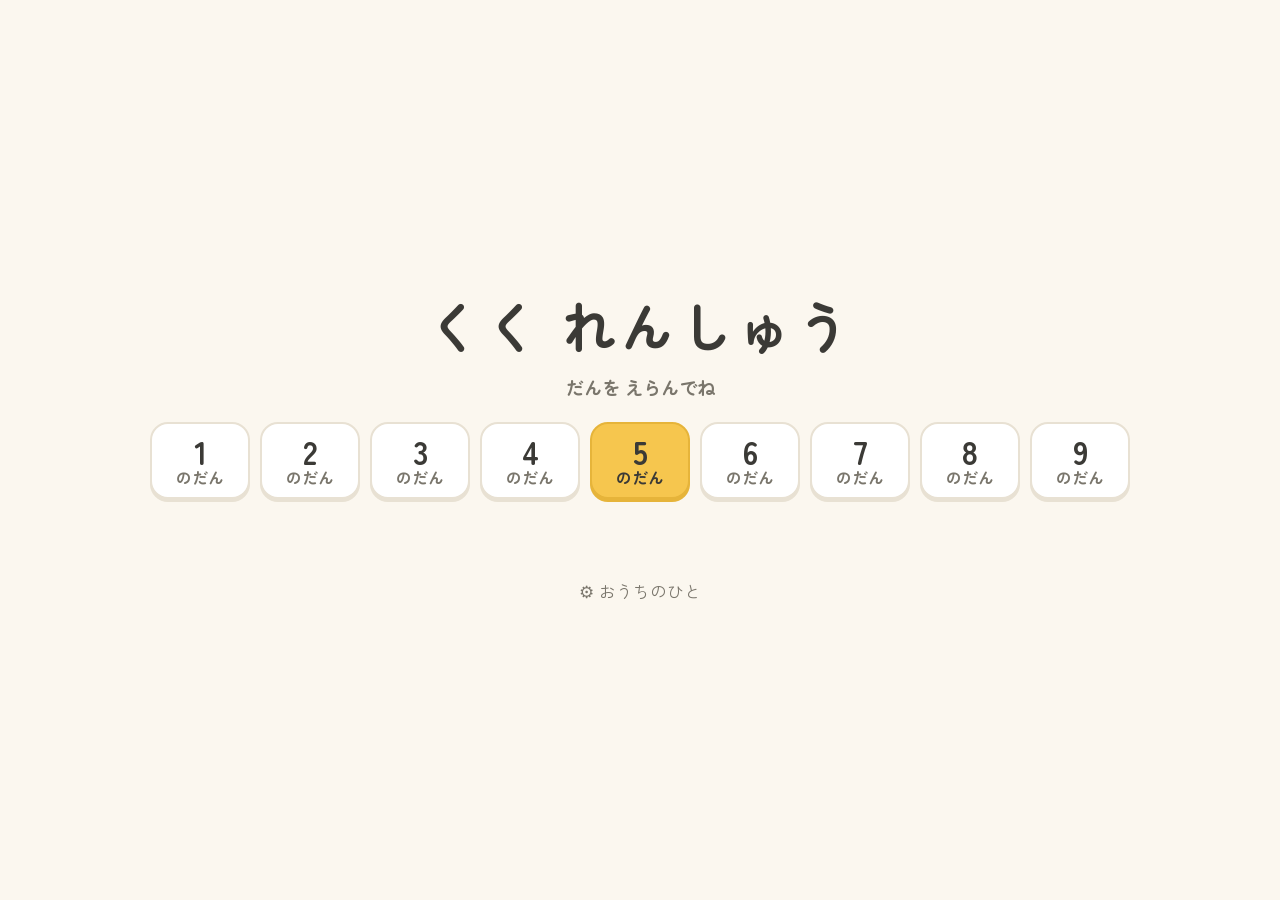
==== index.html @ c86df5aa "くく れんしゅう を GitHub Pages で公開（docs/ から配信） - 九九を声で練習する Web アプリ（1〜9の段・のぼり/くだり/ばらばら・本番暗唱） - PWA（manifest・" ====
<!doctype html>
<html lang="ja">
<head>
<meta charset="utf-8">
<meta name="viewport" content="width=device-width, initial-scale=1, viewport-fit=cover">
<meta name="theme-color" content="#fbf7ef">
<title>くく れんしゅう</title>
<meta name="description" content="九九を声で練習するアプリ（1〜9の段）">
<link rel="manifest" href="manifest.webmanifest">
<link rel="icon" type="image/png" sizes="32x32" href="icons/favicon-32.png">
<link rel="apple-touch-icon" href="icons/apple-touch-icon.png">
<meta name="apple-mobile-web-app-capable" content="yes">
<meta name="mobile-web-app-capable" content="yes">
<meta name="apple-mobile-web-app-title" content="くく">
<meta name="apple-mobile-web-app-status-bar-style" content="default">
<link rel="preconnect" href="https://fonts.googleapis.com">
<link rel="preconnect" href="https://fonts.gstatic.com" crossorigin>
<link href="https://fonts.googleapis.com/css2?family=Zen+Maru+Gothic:wght@500;700&display=swap" rel="stylesheet">
<link rel="stylesheet" href="style.css">
</head>
<body>

<!-- トップ -->
<section class="screen" id="screen-top">
  <div class="top-wrap">
    <h1 class="top-title">くく れんしゅう</h1>
    <p class="top-hint">だんを えらんでね</p>
    <div class="dan-picker" id="dan-picker" aria-label="だんを えらぶ"></div>
    <button class="link-btn" id="btn-parent">⚙ おうちのひと</button>
    <p class="env-notice" id="env-notice" hidden></p>
  </div>
</section>

<!-- 1もんずつ：えらぶ -->
<section class="screen" id="screen-select">
  <header class="bar"><button class="back" data-go="menu">← もどる</button><span class="bar-title"><span class="dan-title"></span>・1もんずつ</span><span></span></header>
  <div class="center-wrap">
    <div class="select-grid" id="select-grid"></div>
    <div class="level-picker" aria-label="れんしゅうの しかた"></div>
  </div>
</section>

<!-- 段のメニュー -->
<section class="screen" id="screen-menu">
  <header class="bar"><button class="back" data-go="top">← もどる</button><span class="bar-title dan-title menu-dan"></span><span></span></header>
  <div class="center-wrap menu-wrap">
    <div class="mode-grid">
      <button class="mode-btn blue" id="mode-single"><span class="mode-ico">🔵</span><span class="mode-name">1もんずつ</span><span class="mode-sub">ひとつずつ れんしゅう</span></button>
      <button class="mode-btn green" id="mode-seq"><span class="mode-ico">🟢</span><span class="mode-name">じゅんばんに 9もん</span><span class="mode-sub">1から9まで じゅんばんに</span><span class="step-mark" id="mark-seq" hidden>✨</span></button>
      <button class="mode-btn purple" id="mode-random"><span class="mode-ico">🟣</span><span class="mode-name">ばらばら 9もん</span><span class="mode-sub">じゅんばんを まぜて れんしゅう</span><span class="step-mark" id="mark-random" hidden>✨</span></button>
      <button class="mode-btn star" id="mode-recital"><span class="mode-ico">⭐</span><span class="mode-name">みないで いえるかな？</span><span class="mode-sub">さいしょから さいごまで じぶんで</span></button>
    </div>
    <div class="menu-foot">
      <div class="level-row"><span class="level-label">みかた</span><div class="level-picker" aria-label="れんしゅうの しかた"></div></div>
      <button class="link-btn small" id="chain-short-toggle">ちょっとだけ れんしゅう</button>
      <div class="chain-short" id="chain-short" hidden></div>
    </div>
  </div>
</section>

<!-- のぼり／くだり えらび -->
<section class="screen" id="screen-dir">
  <header class="bar"><button class="back" data-go="menu">← もどる</button><span class="bar-title"><span class="dan-title"></span>・<span id="dir-context"></span></span><span></span></header>
  <div class="center-wrap">
    <p class="dir-q">どっちにする？</p>
    <div class="dir-grid">
      <button class="mode-btn green" id="dir-up"><span class="mode-name">⬆️ のぼり<small>（上り九九）</small></span><span class="mode-sub">1 → 2 → 3 → … → 9</span></button>
      <button class="mode-btn blue" id="dir-down"><span class="mode-name">⬇️ くだり<small>（下り九九）</small></span><span class="mode-sub">9 → 8 → 7 → … → 1</span></button>
    </div>
  </div>
</section>

<!-- 練習 -->
<section class="screen" id="screen-play">
  <header class="bar">
    <button class="back" id="btn-play-back">← もどる</button>
    <div class="dots" id="play-dots"></div>
    <button class="replay" id="btn-replay">🔊 もういちど</button>
  </header>
  <div class="stage">
    <div class="play-label" id="play-label" hidden></div>
    <div class="play-q" id="play-q"></div>
    <div class="play-reading" id="play-reading"></div>
    <div class="play-msg" id="play-msg"></div>
    <div class="play-sub" id="play-sub"></div>
    <button class="mic off" id="play-mic" hidden aria-label="マイク"><span class="mic-ico">🎤</span><span class="mic-label" id="play-mic-label"></span></button>

    <div class="hint-box" id="hint-box" hidden>
      <div class="hint-clue" id="hint-clue"></div>
      <div class="hint-note" id="hint-note"></div>
      <button class="soft-btn" id="btn-reveal">こたえをみる</button>
    </div>
    <div class="solo-box" id="solo-box" hidden>
      <button class="mid-btn green" id="btn-solo">こんどは ひとりで♪</button>
    </div>
    <div class="after-box" id="after-box" hidden>
      <button class="mid-btn blue" id="after-again">もういちど</button>
      <button class="mid-btn green" id="after-next">つぎへ</button>
      <button class="soft-btn" id="after-list">ほかの もんだい</button>
    </div>
  </div>
  <footer class="play-foot">
    <span></span>
    <button class="hint-btn" id="btn-hint">💡 ヒント</button>
    <button class="cant-hear" id="btn-cant-hear">🎤 うまくきこえない</button>
  </footer>

  <div class="rescue" id="rescue" hidden>
    <div class="rescue-card">
      <p class="rescue-title">おうちのひとに きいてもらおう</p>
      <p class="rescue-reason" id="rescue-reason"></p>
      <button class="mid-btn green" id="rescue-ok">○ いえた</button>
      <div class="rescue-row">
        <button class="soft-btn" id="rescue-retry">🎤 もういちど マイク</button>
        <button class="soft-btn" id="rescue-close">とじる</button>
      </div>
    </div>
  </div>
</section>

<!-- つづけて：おわり -->
<section class="screen" id="screen-done">
  <div class="center-wrap done-wrap">
    <div class="done-icon" id="done-icon">✨</div>
    <p class="done-title" id="done-title"></p>
    <div class="done-buttons">
      <button class="mid-btn green" id="done-recite" hidden>こんどは じぶんで いってみる？</button>
      <button class="mid-btn blue" id="done-end">おしまい</button>
    </div>
    <div class="done-buttons">
      <button class="soft-btn" id="done-next" hidden></button>
      <button class="soft-btn" id="done-again">もういちど</button>
    </div>
  </div>
</section>

<!-- ⭐ みないで いえるかな？（本番暗唱） -->
<section class="screen" id="screen-recital">
  <header class="bar"><button class="back" id="btn-recital-back">← もどる</button><span class="bar-title" id="recital-dir"></span><span></span></header>
  <div class="stage">
    <div class="recite-dan dan-title"></div>
    <div class="recital-sub" id="recital-sub"></div>
    <button class="big-btn star recital-start" id="recital-start">🎤 スタート</button>
  </div>
  <footer class="recital-foot">
    <button class="mid-btn blue" id="recital-finish" hidden>おわった！</button>
  </footer>
</section>

<!-- おうちのひと -->
<section class="screen" id="screen-parent">
  <header class="bar"><button class="back" id="btn-parent-back">← もどる</button><span class="bar-title">おうちのひと</span><span></span></header>
  <div class="parent">
    <div class="test-banner" id="test-banner" hidden>🧪 動作テストモード中：練習しても記録・成長・反応時間・履歴には残りません</div>

    <section class="card">
      <h2>練習セッション</h2>
      <p class="note">1回の練習ごとの記録です。正解の行で「👋 おうちのひとがヒント」を押すと、外部ヒントありとして記録を直せます（ヒントなし成功には数えなくなります）。<br>
      反応時間は読み上げ終了から正解までです。「※聞き取り直し」がある場合は、純粋に思い出すまでの時間ではありません。</p>
      <div id="session-list"></div>
    </section>

    <section class="card">
      <h2>だんごとの記録（累計）</h2>
      <div class="dan-tabs" id="parent-dan-tabs"></div>
      <div class="table-wrap" id="parent-table"></div>
      <p class="note">成長：🌱はじめ → 🌿ヒントありで言えた → 🌷ヒントなしで言えた → ⭐別の日にもヒントなしで言えた<br>
      「最近の反応時間」は直近3回の平均（参考値）。聞き取り直しを含むため、セッション記録の実測を優先してください。</p>
      <p id="parent-chain" class="note"></p>
    </section>

    <section class="card">
      <h2>音声認識テスト</h2>
      <div class="row">
        <select id="test-dan"></select>
        <select id="test-target"></select>
        <span id="test-prompt"></span>
      </div>
      <button class="soft-btn" id="btn-test">🎤 テスト開始</button>
      <div class="test-out" id="test-out"></div>
    </section>

    <section class="card">
      <h2>🧪 動作テストモード</h2>
      <label class="row"><input type="checkbox" id="set-test"> 動作テストモード（おうちのひと・開発者の確認用）</label>
      <p class="note">ONのあいだは、音声認識・読み上げ・判定・効果音・画面遷移は通常どおり動きますが、学習記録・成長・反応時間・練習履歴には一切加算しません。子ども画面の右上に小さく 🧪 が出ます。</p>
    </section>

    <section class="card">
      <h2>設定</h2>
      <label class="row"><input type="checkbox" id="set-voice"> 音声読み上げ</label>
      <label class="row"><input type="checkbox" id="set-sound"> 効果音 <button class="tiny" id="btn-sound-test" type="button">試す</button></label>
      <label class="row">読み上げ速度 <input type="range" id="set-rate" min="0.6" max="1.2" step="0.05"> <span id="set-rate-val"></span>
        <button class="tiny" id="btn-rate-test" type="button">試す</button></label>
      <label class="row">声 <select id="set-voice-name"></select></label>
      <p class="note" id="env-status"></p>
      <label class="row"><input type="checkbox" id="set-dev"> 🛠 開発用ツールを表示する（音声認識の調査用）</label>
      <p class="note">ON のあいだだけ、認識した文字や時刻などの開発用ログを、このタブの中に一時的に保存します（タブを閉じると消えます。どこにも送信しません）。</p>
    </section>

    <section class="card">
      <h2>この端末の記録について</h2>
      <p class="note">
        ・練習の記録は、<b>この端末のこのブラウザの中だけ</b>に保存されます（ログインなし）。ほかの端末やブラウザとは同期しません。<br>
        ・ブラウザの「閲覧データの削除」をすると記録も消えます。iPad・iPhone では、Safari で開いたときとホーム画面から開いたときで記録が別になります。<br>
        ・このアプリは、音声や認識した文字を独自のサーバーへ送りません。ただし声を文字にする処理は、ブラウザの音声認識（Chrome は Google、Safari は Apple）が各社のサーバーで行います。<br>
        ・記録には、聞き取れなかったときに認識された文字（例：「聞き取れず「…」」）や本番暗唱の認識結果も含まれます。不要になったら下の「成長記録をリセット」で消せます。
      </p>
      <div class="row">
        <button class="soft-btn" id="btn-export" type="button">記録をファイルに保存</button>
        <label class="soft-btn file-btn">記録をファイルから読み込む<input type="file" id="file-import" accept="application/json,.json" hidden></label>
      </div>
      <p class="note">端末を変えるときや、ローカル版（localhost）から公開版へ移るときに使います。読み込むと、この端末の今の記録はファイルの内容に置きかわります。</p>
      <p class="note" id="import-result"></p>
    </section>

    <div id="dev-tools" hidden>
    <section class="card">
      <h2>🛠 開発用：テンポ計測</h2>
      <p class="note">子ども画面には出ません。学習記録とは別で、このタブを閉じると消えます。</p>
      <div class="row">
        <button class="soft-btn" id="btn-lag">開始ラグを計測（旧方式 → 新方式）</button>
        <button class="tiny" id="btn-perf-copy" type="button">記録をコピー</button>
        <button class="tiny" id="btn-perf-clear" type="button">記録を消す</button>
      </div>
      <p class="note">計測中（約30秒）は声を出さないでください。読み上げを自分のマイクが拾ったかどうかも一緒に確認します。</p>
      <div class="test-out" id="lag-out"></div>
      <div class="table-wrap" id="perf-table"></div>
    </section>

    <section class="card">
      <h2>🛠 開発用：マイク受付方式の比較（5の段の調査用）</h2>
      <p class="note">「じゅんばんに 9もん」などの練習で、マイクをいつ・どの設定で開くかを切り替えます。切り替えたあと、同じ人が同じように答えて結果を比べてください。</p>
      <label class="row"><input type="radio" name="mic-mode" value="A"> A：読み上げ中から受付（現在の方式・continuous＋interim・認識を使い回す）</label>
      <label class="row"><input type="radio" name="mic-mode" value="B"> B：読み上げ終了直後に新しく開始（continuous＋interim・待ち時間なし）</label>
      <label class="row"><input type="radio" name="mic-mode" value="C"> C：読み上げ終了直後に新しく開始・「音声認識テスト」と同じ単発設定（continuous＝false・interim＝false）</label>
      <div class="row"><button class="tiny" id="btn-ab-refresh" type="button">比較表を更新</button></div>
      <div class="table-wrap" id="ab-table"></div>
      <h3 class="day">問題ごとのタイムライン（読み上げ・マイク・認識結果・判定を同じ時間軸で）</h3>
      <div class="row">
        <select id="tl-pick"></select>
        <button class="tiny" id="btn-tl-refresh" type="button">更新</button>
      </div>
      <div class="raw-log" id="tl-view"></div>
    </section>

    <section class="card">
      <h2>🛠 開発用：音声認識の生ログ</h2>
      <p class="note">Chrome が実際に返した文字列・候補・確信度と、アプリがどう数に直して判定したかを1件ずつ残します（子ども画面には出ません。このタブを閉じると消えます）。<br>
      「しじゅう」が受け付けられないときは：結果が来ていない → A、別の文字列で来ている → B、文字列は来ているのに判定が C/B → C（アプリ側の正規化）と切り分けられます。</p>
      <div class="row">
        <select id="raw-filter">
          <option value="key">結果と判定だけ</option>
          <option value="all">すべてのイベント</option>
          <option value="recital">本番暗唱だけ</option>
        </select>
        <button class="tiny" id="btn-raw-refresh" type="button">更新</button>
        <button class="tiny" id="btn-raw-copy" type="button">ログをコピー</button>
        <button class="tiny" id="btn-raw-clear" type="button">ログを消す</button>
      </div>
      <p class="note" id="raw-caps"></p>
      <div class="raw-log" id="raw-log"></div>
    </section>

    </div>

    <section class="card">
      <h2>リセット</h2>
      <button class="soft-btn" id="btn-reset">成長記録をリセット</button>
    </section>
  </div>
</section>

<div class="test-badge" id="test-badge" hidden>🧪</div>

<script src="js/data.js"></script>
<script src="js/judge.js"></script>
<script src="js/store.js"></script>
<script src="js/perf.js"></script>
<script src="js/env.js"></script>
<script src="js/audio.js"></script>
<script src="js/recital.js"></script>
<script src="js/parent.js"></script>
<script src="js/app.js"></script>
</body>
</html>
---- style.css ----
/* かわいいが、うるさくない。強い赤は使わない。 */
:root {
  --bg: #fbf7ef;
  --card: #ffffff;
  --ink: #3b3a36;
  --ink-soft: #7a766c;
  --line: #e8e1d3;
  --blue: #4b8fd6;
  --blue-deep: #3a78bb;
  --green: #4caf7d;
  --green-deep: #3b9468;
  --good: #2f8f5b;
  --soft: #8a6fb8;      /* もういっかい系はやわらかい紫 */
  --sun: #f6c64e;
  --chip: #f1ebdf;
  --radius: 22px;
  --font: 'Zen Maru Gothic', 'BIZ UDPGothic', 'Hiragino Maru Gothic ProN', 'Meiryo', sans-serif;
}

* { box-sizing: border-box; }
html, body { margin: 0; height: 100%; }
body {
  background: var(--bg);
  color: var(--ink);
  font-family: var(--font);
  -webkit-tap-highlight-color: transparent;
  overscroll-behavior: none;
}
button { font-family: inherit; color: inherit; cursor: pointer; border: none; touch-action: manipulation; }
[hidden] { display: none !important; }

.screen { display: none; min-height: 100vh; min-height: 100dvh; flex-direction: column; }
.screen.active { display: flex; }

/* ---------- 共通バー ---------- */
.bar {
  display: grid; grid-template-columns: 1fr auto 1fr; align-items: center;
  padding: 14px 16px; gap: 8px; min-height: 64px;
}
.bar > :last-child { justify-self: end; }
.bar-title { font-size: 1.35rem; font-weight: 700; color: var(--ink-soft); }
.back, .replay {
  background: var(--chip); border-radius: 999px; padding: 10px 18px; font-size: 1.05rem; font-weight: 700;
  justify-self: start; color: var(--ink-soft);
}
.replay { justify-self: end; }

.center-wrap {
  flex: 1; display: flex; flex-direction: column; align-items: center; justify-content: center;
  gap: 28px; padding: 8px 16px 28px;
}

/* ---------- トップ ---------- */
.top-wrap {
  flex: 1; display: flex; flex-direction: column; align-items: center; justify-content: center;
  padding: 24px 16px; gap: 10px;
}
.top-title { font-size: clamp(2.2rem, 7vw, 3.4rem); margin: 0; letter-spacing: .08em; }
.top-dan {
  font-size: clamp(1.6rem, 5vw, 2.4rem); margin: 0 0 28px; font-weight: 700;
  background: var(--sun); padding: 4px 26px; border-radius: 999px;
}
.top-buttons { display: flex; flex-direction: column; gap: 22px; width: min(520px, 100%); }
.big-btn {
  font-size: clamp(1.7rem, 5.5vw, 2.4rem); font-weight: 700; color: #fff;
  padding: 30px 20px; border-radius: 28px; box-shadow: 0 6px 0 rgba(0,0,0,.12);
  transition: transform .08s;
}
.big-btn:active, .mid-btn:active, .pick:active, .step:active { transform: translateY(3px); box-shadow: 0 3px 0 rgba(0,0,0,.12); }
.big-btn.blue, .mid-btn.blue { background: var(--blue); }
.big-btn.green, .mid-btn.green { background: var(--green); }
.link-btn { margin-top: 36px; background: none; font-size: 1.05rem; color: var(--ink-soft); padding: 12px 16px; }

/* ---------- 1もんずつ ---------- */
.select-grid {
  display: grid; grid-template-columns: repeat(3, 1fr); gap: 14px; width: min(640px, 100%);
}
.pick {
  background: var(--card); border: 2px solid var(--line); border-radius: var(--radius);
  padding: 16px 8px; display: flex; flex-direction: column; align-items: center; gap: 4px;
  box-shadow: 0 4px 0 var(--line);
}
.pick-q { font-size: clamp(1.6rem, 5vw, 2.2rem); font-weight: 700; }
.pick-g { font-size: clamp(1.5rem, 4.5vw, 2rem); line-height: 1; }

.level-picker { display: flex; gap: 8px; flex-wrap: wrap; justify-content: center; }
.chip {
  background: var(--chip); border-radius: 999px; padding: 10px 18px; font-size: 1.05rem; font-weight: 700; color: var(--ink-soft);
  border: 2px solid transparent;
}
.chip.on { background: #fff; border-color: var(--blue); color: var(--blue-deep); }

/* ---------- つづけて ---------- */
.chain-steps { display: grid; grid-template-columns: repeat(2, 1fr); gap: 16px; width: min(560px, 100%); }
.step {
  position: relative; background: var(--card); border: 2px solid var(--line); border-radius: var(--radius);
  padding: 20px 10px; display: flex; flex-direction: column; align-items: center; gap: 4px;
  box-shadow: 0 4px 0 var(--line);
}
.step-n { font-size: clamp(1.8rem, 5.5vw, 2.4rem); font-weight: 700; color: var(--green-deep); }
.step-r { font-size: 1rem; color: var(--ink-soft); }
.step-mark { position: absolute; top: 8px; right: 12px; font-size: 1.2rem; }
.recite-btn {
  background: #fff; border: 2px dashed var(--green); color: var(--green-deep); border-radius: var(--radius);
  font-size: 1.3rem; font-weight: 700; padding: 16px 26px;
}

/* ---------- 練習 ---------- */
.stage {
  flex: 1; display: flex; flex-direction: column; align-items: center; justify-content: center;
  gap: 10px; padding: 0 16px; text-align: center;
}
.play-label { font-size: clamp(2.4rem, 8vw, 3.6rem); font-weight: 700; color: var(--ink-soft); }
.play-q {
  font-size: clamp(3.6rem, 15vw, 8rem); font-weight: 700; line-height: 1.1; letter-spacing: .02em;
  font-variant-numeric: tabular-nums; white-space: nowrap;
}
.play-q.small { font-size: clamp(1.6rem, 5vw, 2.2rem); color: var(--ink-soft); }
.play-q .op { color: var(--ink-soft); margin: 0 .18em; font-weight: 500; }
.play-q .qm { color: var(--blue); }
.play-q .ans { color: var(--good); }
.play-reading { min-height: 1.6em; font-size: clamp(1.2rem, 3.6vw, 1.7rem); color: var(--ink-soft); }
.play-msg { min-height: 1.4em; font-size: clamp(1.8rem, 5.5vw, 2.6rem); font-weight: 700; color: var(--blue-deep); }
.play-msg.good { color: var(--good); }
.play-msg.soft { color: var(--soft); }
.play-sub { min-height: 1.4em; font-size: clamp(1.1rem, 3.4vw, 1.5rem); color: var(--green-deep); font-weight: 700; }

.mic {
  background: #fff; border-radius: 999px; padding: 10px 22px; display: inline-flex; align-items: center; gap: 8px;
  border: 3px solid var(--line); font-size: 1.15rem; font-weight: 700; color: var(--ink-soft);
}
.mic-ico { font-size: 2rem; line-height: 1; }
.mic.on { border-color: var(--green); box-shadow: 0 0 0 6px rgba(76,175,125,.15); }
.mic.tap { border-color: var(--blue); }

.hint-box {
  background: #fffbea; border: 2px solid #f1e3a8; border-radius: var(--radius);
  padding: 14px 22px; display: flex; flex-direction: column; align-items: center; gap: 6px;
}
.hint-clue { font-size: clamp(1.8rem, 6vw, 2.6rem); font-weight: 700; letter-spacing: .04em; }
.hint-note { font-size: 1.05rem; color: var(--ink-soft); }
.soft-btn {
  background: var(--chip); border-radius: 999px; padding: 12px 22px; font-size: 1.15rem; font-weight: 700; color: var(--ink);
}
.mid-btn {
  color: #fff; font-size: clamp(1.3rem, 4vw, 1.6rem); font-weight: 700; padding: 16px 28px; border-radius: 22px;
  box-shadow: 0 5px 0 rgba(0,0,0,.12);
}
.solo-box, .after-box { display: flex; gap: 12px; flex-wrap: wrap; justify-content: center; align-items: center; margin-top: 4px; }

.play-foot {
  display: grid; grid-template-columns: 1fr auto 1fr; align-items: end; padding: 12px 16px 20px; gap: 8px;
}
.hint-btn {
  background: #fff; border: 2px solid #f1e3a8; border-radius: 999px; padding: 14px 30px;
  font-size: 1.35rem; font-weight: 700;
}
.cant-hear {
  justify-self: end; background: none; font-size: .9rem; color: var(--ink-soft); padding: 8px 6px; opacity: .85;
}
.parent-ok { font-size: 1.05rem; background: var(--chip); border-radius: 999px; padding: 10px 16px; opacity: 1; }
.parent-ok small { font-size: .75rem; }

.dots { display: flex; gap: 8px; justify-content: center; flex-wrap: wrap; }
.dot { width: 16px; height: 16px; border-radius: 50%; background: var(--line); }
.dot.now { background: #fff; border: 3px solid var(--blue); }
.dot.done { background: var(--green); }

.rescue {
  position: fixed; inset: 0; background: rgba(59,58,54,.25); display: flex; align-items: flex-end; justify-content: center;
  padding: 16px;
}
.rescue-card {
  background: #fff; border-radius: 26px; padding: 22px; width: min(480px, 100%);
  display: flex; flex-direction: column; align-items: center; gap: 12px; text-align: center;
}
.rescue-title { font-size: 1.4rem; font-weight: 700; margin: 0; }
.rescue-reason { margin: 0; color: var(--ink-soft); font-size: .95rem; }
.rescue-reason:empty { display: none; }
.rescue-row { display: flex; gap: 10px; flex-wrap: wrap; justify-content: center; }

/* ---------- つづけて おわり ---------- */
.done-icon { font-size: 4rem; }
.done-title { font-size: clamp(1.8rem, 6vw, 2.6rem); font-weight: 700; color: var(--good); margin: 0; text-align: center; }
.done-buttons { display: flex; gap: 12px; flex-wrap: wrap; justify-content: center; align-items: center; }

/* ---------- レベル4 ---------- */
.recite-dan { font-size: clamp(3rem, 12vw, 5.5rem); font-weight: 700; }
.recite-hint { width: min(640px, 100%); }
.recite-list { display: flex; flex-wrap: wrap; gap: 8px; justify-content: center; }
.recite-list span {
  background: #fff; border: 2px solid var(--line); border-radius: 14px; padding: 8px 12px;
  font-size: 1.3rem; font-weight: 700; display: flex; flex-direction: column; align-items: center;
}
.recite-list.full span { font-size: 1.15rem; }
.recite-list small { font-size: .8rem; color: var(--ink-soft); font-weight: 500; }

/* ---------- おうちのひと ---------- */
#screen-parent { background: #f6f3ec; }
.parent { width: min(860px, 100%); margin: 0 auto; padding: 0 16px 40px; display: flex; flex-direction: column; gap: 14px; }
.card { background: #fff; border-radius: 16px; padding: 16px 18px; border: 1px solid var(--line); }
.card h2 { font-size: 1.1rem; margin: 0 0 10px; }
.table-wrap { overflow-x: auto; }
table { border-collapse: collapse; width: 100%; font-size: .92rem; white-space: nowrap; }
th, td { padding: 7px 8px; border-bottom: 1px solid var(--line); text-align: center; }
thead th { font-size: .78rem; color: var(--ink-soft); font-weight: 700; line-height: 1.3; }
td.g { font-size: 1.2rem; }
.note { font-size: .85rem; color: var(--ink-soft); line-height: 1.6; margin: 10px 0 0; }
.row { display: flex; align-items: center; gap: 10px; flex-wrap: wrap; margin: 8px 0; font-size: 1rem; }
.row select, .row input[type=range] { font-size: 1rem; }
.row select { padding: 6px 8px; border-radius: 8px; border: 1px solid var(--line); max-width: 100%; }
.tiny { background: var(--chip); border-radius: 8px; padding: 4px 10px; font-size: .9rem; }
.test-out { margin-top: 10px; font-size: 1rem; line-height: 1.8; }
.test-out code { background: var(--chip); padding: 2px 8px; border-radius: 6px; font-size: 1.05rem; }
.log { list-style: none; padding: 0; margin: 0; font-size: .88rem; max-height: 320px; overflow-y: auto; }
.log li { padding: 5px 0; border-bottom: 1px dashed var(--line); }
.log .t { color: var(--ink-soft); margin-right: 4px; }
.log .lv, .log .x { color: var(--ink-soft); font-size: .8rem; }

.back, .replay, .chip, .soft-btn, .mid-btn, .hint-btn { white-space: nowrap; }

@media (max-width: 480px) {
  .bar { padding: 10px 12px; }
  .back, .replay { padding: 8px 12px; font-size: .95rem; }
  .dots { gap: 5px; }
  .dot { width: 11px; height: 11px; }
  .dot.now { border-width: 2px; }
  .stage { gap: 6px; }
  .mic { padding: 6px 18px; }
  .mic-ico { font-size: 1.6rem; }
  .hint-box { padding: 10px 18px; }
  .select-grid { gap: 10px; }
  .play-foot { grid-template-columns: auto 1fr; }
  .play-foot > span:first-child { display: none; }
  .hint-btn { justify-self: start; }
}
@media (max-height: 560px) {
  .top-dan { margin-bottom: 14px; }
  .big-btn { padding: 18px 20px; }
  .link-btn { margin-top: 14px; }
}

/* ---------- v2：段えらび ---------- */
.dan-picker {
  display: grid; grid-template-columns: repeat(3, 1fr); gap: 10px; width: min(520px, 100%); margin: 6px 0 22px;
}
@media (min-width: 900px) {
  .dan-picker { grid-template-columns: repeat(9, 1fr); width: min(980px, 100%); }
}
.dan {
  background: var(--card); border: 2px solid var(--line); border-radius: 18px; padding: 10px 4px;
  font-size: 1rem; font-weight: 700; color: var(--ink-soft); box-shadow: 0 3px 0 var(--line);
  display: flex; flex-direction: column; align-items: center; line-height: 1.1; min-height: 64px; justify-content: center;
}
.dan b { font-size: clamp(1.6rem, 4.5vw, 2rem); color: var(--ink); }
.dan.on { background: var(--sun); border-color: #e6b43a; color: var(--ink); box-shadow: 0 3px 0 #e6b43a; }

/* ---------- v2：つづけてみよう ---------- */
.chain-main {
  position: relative; width: min(560px, 100%); background: var(--green); color: #fff; border-radius: 28px;
  padding: 26px 20px; display: flex; flex-direction: column; align-items: center; gap: 6px;
  box-shadow: 0 6px 0 rgba(0,0,0,.12);
}
.chain-main:active { transform: translateY(3px); box-shadow: 0 3px 0 rgba(0,0,0,.12); }
.chain-main-n { font-size: clamp(1.7rem, 5.5vw, 2.4rem); font-weight: 700; }
.chain-main-r { font-size: 1.05rem; opacity: .9; }
.chain-short { display: flex; gap: 12px; flex-wrap: wrap; justify-content: center; }
.chain-short .step { min-width: 120px; padding: 12px 10px; }
.chain-short .step-n { font-size: 1.5rem; }
.link-btn.small { margin-top: 0; font-size: .95rem; text-decoration: underline; text-underline-offset: 4px; }

/* ---------- v2：うまくきこえない（続いたときだけ押しやすく） ---------- */
.cant-hear.nudge {
  background: #fff; border: 2px solid var(--line); border-radius: 999px; padding: 10px 16px;
  font-size: 1.05rem; color: var(--ink); opacity: 1;
}

/* ---------- v2：テストモード ---------- */
.test-badge {
  position: fixed; top: 6px; right: 50%; transform: translateX(50%); font-size: .9rem; opacity: .55; pointer-events: none;
}
.test-banner {
  background: #eef4ff; border: 2px solid #b9cdf0; color: #2c4f86; border-radius: 12px; padding: 10px 14px; font-weight: 700;
}

/* ---------- v2：おうちのひと ---------- */
.dan-tabs { display: flex; gap: 6px; flex-wrap: wrap; margin-bottom: 8px; }
.tiny.on { background: var(--blue); color: #fff; }
.session { border: 1px solid var(--line); border-radius: 12px; padding: 8px 12px; margin: 8px 0; }
.session summary { cursor: pointer; font-size: .95rem; line-height: 1.6; }
.session .sum { font-size: .82rem; color: var(--ink-soft); }
.session .tag { font-size: .72rem; background: var(--chip); border-radius: 6px; padding: 1px 6px; margin-left: 4px; }
.day { font-size: .95rem; margin: 14px 0 4px; color: var(--ink-soft); }
table.events td { text-align: left; font-size: .85rem; white-space: nowrap; }
table.events tr.muted td { color: var(--ink-soft); font-size: .78rem; }
table.events tr.ok td.w { color: var(--good); font-weight: 700; }
table.events td.t { color: var(--ink-soft); }
.warn { color: #9a6a1f; font-size: .8rem; }
.tiny.ext { margin-left: 6px; }

/* 高さの低い画面（7インチタブレット横・スマホ）では詰める */
@media (max-height: 720px) {
  .bar { min-height: 52px; padding-top: 8px; padding-bottom: 8px; }
  .play-q { font-size: clamp(3rem, min(15vw, 16vh), 8rem); }
  .play-msg { font-size: clamp(1.5rem, 4.5vw, 2.1rem); }
  .play-reading:empty, .play-sub:empty { min-height: 0; }
  .stage { gap: 6px; }
  .mic { padding: 4px 16px; }
  .mic-ico { font-size: 1.5rem; }
  .hint-box { padding: 8px 18px; gap: 2px; }
  .hint-clue { font-size: clamp(1.5rem, 5vw, 2rem); }
  .hint-box .soft-btn { padding: 8px 18px; }
  .play-foot { padding: 6px 16px 10px; }
  .hint-btn { padding: 10px 24px; font-size: 1.2rem; }
  .center-wrap { gap: 18px; }
  .dan-picker { margin-bottom: 14px; }
  .big-btn { padding: 20px 20px; }
  .top-buttons { gap: 14px; }
  .link-btn { margin-top: 14px; }
  .chain-main { padding: 18px 20px; }
}
@media (max-width: 480px) {
  .dan { min-height: 58px; padding: 6px 4px; }
  .top-title { margin-bottom: 4px; }
  .chain-short .step { min-width: 96px; padding: 8px; }
}
table.events { width: auto; }
table.events td.w, table.events td.h { white-space: normal; }

/* ---------- v3：段のメニュー（4つのモード） ---------- */
:root { --purple: #8a6fc4; --purple-deep: #7259ad; --star: #e8a93a; --star-deep: #c98a1f; }
.top-hint { margin: 0 0 6px; font-size: 1.15rem; color: var(--ink-soft); font-weight: 700; }
.menu-wrap { gap: 16px; }
.menu-dan { font-size: clamp(1.6rem, 5vw, 2.2rem); color: var(--ink); }
.mode-grid { display: grid; grid-template-columns: 1fr; gap: 12px; width: min(560px, 100%); }
@media (min-width: 700px) { .mode-grid { grid-template-columns: 1fr 1fr; width: min(820px, 100%); } }
.mode-btn {
  position: relative; color: #fff; border-radius: 24px; padding: 16px 18px 14px;
  display: flex; flex-direction: column; align-items: center; gap: 2px; text-align: center;
  box-shadow: 0 5px 0 rgba(0,0,0,.13); min-height: 96px; justify-content: center;
}
.mode-btn:active { transform: translateY(3px); box-shadow: 0 2px 0 rgba(0,0,0,.13); }
.mode-btn.blue { background: var(--blue); }
.mode-btn.green { background: var(--green); }
.mode-btn.purple { background: var(--purple); }
.mode-btn.star { background: var(--star); }
.mode-ico { position: absolute; left: 14px; top: 12px; font-size: 1rem; opacity: .9; }
.mode-name { font-size: clamp(1.4rem, 4.4vw, 1.9rem); font-weight: 700; line-height: 1.25; }
.mode-name small { font-size: .55em; font-weight: 500; margin-left: 4px; opacity: .9; }
.mode-sub { font-size: clamp(.95rem, 2.8vw, 1.1rem); opacity: .95; }
.mode-btn .step-mark { top: 8px; right: 14px; }
.menu-foot { display: flex; flex-direction: column; align-items: center; gap: 6px; }
.level-row { display: flex; align-items: center; gap: 8px; flex-wrap: wrap; justify-content: center; }
.level-label { font-size: .95rem; color: var(--ink-soft); font-weight: 700; }

/* のぼり／くだり */
.dir-q { font-size: clamp(1.8rem, 6vw, 2.6rem); font-weight: 700; margin: 0; }
.dir-grid { display: grid; grid-template-columns: 1fr; gap: 16px; width: min(520px, 100%); }
@media (min-width: 700px) { .dir-grid { grid-template-columns: 1fr 1fr; width: min(760px, 100%); } }
#screen-dir .mode-btn { min-height: 130px; }

/* じゅんばん：番号入りの進み具合 */
.dots.numbered .dot {
  width: 24px; height: 24px; font-size: .75rem; font-weight: 700; color: var(--ink-soft);
  display: inline-flex; align-items: center; justify-content: center;
}
.dots.numbered .dot.done { color: #fff; }
.dots.numbered .dot.now { color: var(--blue-deep); }
@media (max-width: 480px) { .dots.numbered .dot { width: 20px; height: 20px; font-size: .68rem; } .dots { gap: 3px; } }

/* ⭐ みないで いえるかな？ */
.big-btn.star { background: var(--star); }
.recital-sub { min-height: 1.4em; font-size: clamp(1.5rem, 4.8vw, 2.2rem); font-weight: 700; color: var(--ink-soft); }
.recital-sub.listening { color: var(--green-deep); }
.recital-start { width: min(420px, 100%); margin-top: 10px; }
.recital-foot { display: flex; justify-content: center; padding: 12px 16px 24px; min-height: 90px; }
.recital-foot .mid-btn { min-width: 220px; font-size: clamp(1.4rem, 4.4vw, 1.8rem); }

/* 親画面：本番暗唱の記録 */
.recital-log { padding: 6px 0; white-space: normal; }
.rc-row { display: flex; flex-wrap: wrap; gap: 4px; margin-bottom: 6px; }
.rc { font-size: .8rem; padding: 3px 7px; border-radius: 6px; border: 1px solid var(--line); }
.rc.ok { background: #e3f4ea; border-color: #a8d8bb; }
.rc.prov { background: #fff6dc; border-color: #ecd9a0; }
.rc.miss { background: #f3f1ec; color: var(--ink-soft); }
.rc-judge { margin: 6px 0; font-size: .9rem; }
@media (max-height: 720px) {
  .mode-btn { min-height: 80px; padding: 10px 14px; }
  #screen-dir .mode-btn { min-height: 100px; }
}
.rc.fix { background: #eef0fb; border-color: #c4c9ec; }

/* 開発用：生ログ */
.raw-log { max-height: 420px; overflow: auto; border: 1px solid var(--line); border-radius: 8px; }
.raw-log table.events td { vertical-align: top; font-size: .78rem; }
.raw-log code { font-size: .8rem; }
.note.diag { background: #f6f3ec; border-radius: 8px; padding: 6px 8px; }

/* 公開版：おうちのかたへの注意・ファイル読み込みボタン */
.env-notice {
  margin: 10px 0 0; max-width: 560px; font-size: .85rem; line-height: 1.6; color: var(--ink-soft);
  background: #fff8e6; border: 1px solid #f1e3a8; border-radius: 12px; padding: 10px 14px; text-align: left;
}
.file-btn { cursor: pointer; display: inline-block; }
/* ホーム画面アプリ（iPad 等の画面端の切り欠き） */
@media (display-mode: standalone) {
  .screen { padding-left: env(safe-area-inset-left); padding-right: env(safe-area-inset-right); padding-bottom: env(safe-area-inset-bottom); }
  .bar { padding-top: max(8px, env(safe-area-inset-top)); }
}
.card .soft-btn { white-space: normal; text-align: center; }
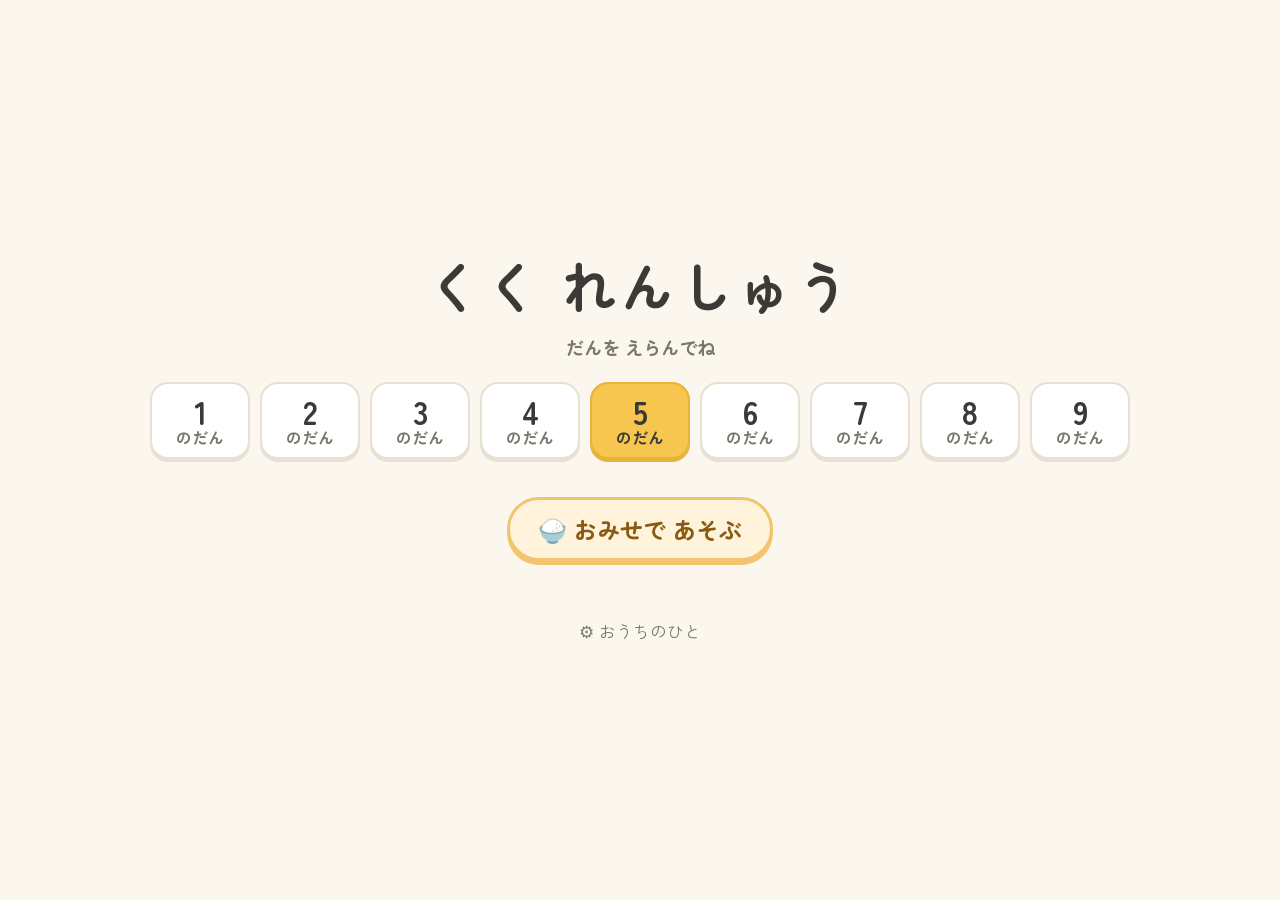
==== commit a96f51fe: "🍚 ちいさな ごちそうやさん（Phase 1：5の段）を追加 - トップに「おみせで あそぶ」。動物のお客さんの注文（1〜9さら）に、1さら5この料理をならべる - 「ぜんぶで なんこ？ かくにん！」" ====
--- a/index.html
+++ b/index.html
@@ -26,6 +26,7 @@
     <h1 class="top-title">くく れんしゅう</h1>
     <p class="top-hint">だんを えらんでね</p>
     <div class="dan-picker" id="dan-picker" aria-label="だんを えらぶ"></div>
+    <button class="shop-entry" id="btn-shop">🍚 おみせで あそぶ</button>
     <button class="link-btn" id="btn-parent">⚙ おうちのひと</button>
     <p class="env-notice" id="env-notice" hidden></p>
   </div>
@@ -147,6 +148,49 @@
   </footer>
 </section>
 
+<!-- 🍚 ちいさな ごちそうやさん（マイクは使わない） -->
+<section class="screen" id="screen-shop">
+  <header class="bar"><button class="back" id="shop-back">← もどる</button><span class="bar-title">ちいさな ごちそうやさん</span><span></span></header>
+  <div class="shop">
+    <div class="shop-side">
+      <div class="shop-customer">
+        <div class="shop-animal" id="shop-animal"></div>
+        <div class="shop-bubble"><span class="shop-name" id="shop-name"></span><span class="shop-line" id="shop-line"></span></div>
+      </div>
+      <div class="shop-panel">
+        <div class="shop-prep" id="shop-prep">
+          <button class="mid-btn shop-btn soft" id="shop-remove">− もどす</button>
+          <span class="shop-plate-count" id="shop-plate-count"></span>
+          <button class="mid-btn shop-btn green" id="shop-add">＋ ならべる</button>
+        </div>
+        <button class="mid-btn shop-check" id="shop-check">ぜんぶで なんこ？ かくにん！</button>
+        <div class="shop-result" id="shop-result" hidden>
+          <div class="shop-total" id="shop-total"></div>
+          <div class="shop-eq" id="shop-eq"></div>
+          <div class="shop-reading"><span id="shop-reading"></span> <button class="tiny-round" id="shop-read" aria-label="よみかたを きく">🔊</button></div>
+          <button class="soft-btn" id="shop-skip">とばす ⏩</button>
+        </div>
+        <button class="mid-btn shop-deliver" id="shop-deliver" hidden>🛵 おとどけする</button>
+        <div class="shop-thanks" id="shop-thanks"></div>
+        <button class="mid-btn blue" id="shop-next" hidden>つぎの おきゃくさんを よぶ</button>
+      </div>
+    </div>
+    <div class="shop-counter">
+      <div class="shop-plates" id="shop-plates"></div>
+      <div class="shop-foods" id="shop-foods" aria-label="りょうりを えらぶ"></div>
+    </div>
+  </div>
+  <div class="shop-unlock" id="shop-unlock" hidden>
+    <div class="shop-unlock-card">
+      <p class="shop-unlock-title">✨ あたらしい りょうり ✨</p>
+      <div class="shop-unlock-food" id="shop-unlock-food"></div>
+      <p class="shop-unlock-name"><span id="shop-unlock-name"></span> が つくれるように なったよ！</p>
+      <p class="shop-unlock-note">したの りょうりから えらべるよ</p>
+      <button class="mid-btn green" id="shop-unlock-ok">やったね！</button>
+    </div>
+  </div>
+</section>
+
 <!-- おうちのひと -->
 <section class="screen" id="screen-parent">
   <header class="bar"><button class="back" id="btn-parent-back">← もどる</button><span class="bar-title">おうちのひと</span><span></span></header>
@@ -216,6 +260,21 @@
 
     <div id="dev-tools" hidden>
     <section class="card">
+      <h2>🛠 開発用：音の切り分け（「ピコン」音の調査）</h2>
+      <p class="note">「ピコン」が、アプリの効果音なのか、Android 等が音声認識の開始・終了で鳴らす音なのかを確かめます。テスト中は話さず、音が鳴ったときに下の記録と時刻を見比べてください。</p>
+      <div class="row">
+        <button class="soft-btn" id="btn-beep-off" type="button">① マイクを止めて30秒（アプリの音だけ）</button>
+        <button class="soft-btn" id="btn-beep-on" type="button">② マイクだけ開いて30秒（話さないで）</button>
+        <button class="tiny" id="btn-beep-stop" type="button">テストをやめる</button>
+      </div>
+      <div class="test-out" id="beep-status"></div>
+      <div class="raw-log" id="beep-live"></div>
+      <h3 class="day">練習中のマイクの開始・終了のまとめ（生ログから）</h3>
+      <div class="row"><button class="tiny" id="btn-beep-summary" type="button">まとめを更新</button></div>
+      <div class="table-wrap" id="beep-summary"></div>
+    </section>
+
+    <section class="card">
       <h2>🛠 開発用：テンポ計測</h2>
       <p class="note">子ども画面には出ません。学習記録とは別で、このタブを閉じると消えます。</p>
       <div class="row">
@@ -280,6 +339,7 @@
 <script src="js/env.js"></script>
 <script src="js/audio.js"></script>
 <script src="js/recital.js"></script>
+<script src="js/shop.js"></script>
 <script src="js/parent.js"></script>
 <script src="js/app.js"></script>
 </body>
--- a/style.css
+++ b/style.css
@@ -408,3 +408,112 @@
   .bar { padding-top: max(8px, env(safe-area-inset-top)); }
 }
 .card .soft-btn { white-space: normal; text-align: center; }
+
+/* ---------- 🍚 ちいさな ごちそうやさん ---------- */
+.shop-entry {
+  margin-top: 6px; background: #fff3dc; border: 3px solid #f2c46d; color: #8a5a12; border-radius: 999px;
+  padding: 12px 28px; font-size: clamp(1.15rem, 3.6vw, 1.45rem); font-weight: 700; box-shadow: 0 4px 0 #f2c46d;
+}
+.shop-entry:active { transform: translateY(3px); box-shadow: 0 1px 0 #f2c46d; }
+#screen-shop { background: #fff8ec; }
+.shop { flex: 1; display: grid; grid-template-columns: minmax(0, 1fr); gap: 12px; padding: 0 14px 14px; min-height: 0; }
+@media (orientation: landscape) and (min-width: 700px) {
+  .shop { grid-template-columns: minmax(280px, 36%) minmax(0, 1fr); align-items: stretch; }
+}
+.shop-side { display: flex; flex-direction: column; gap: 10px; min-width: 0; }
+.shop-customer { display: flex; align-items: center; gap: 10px; }
+.shop-animal { width: clamp(84px, 16vmin, 150px); flex: none; }
+.shop-animal svg { width: 100%; height: auto; display: block; overflow: visible; }
+.shop-animal.happy { animation: shop-hop .6s ease-out 2; }
+.shop-animal .heart { animation: shop-float 1.4s ease-out infinite; transform-origin: center; }
+.shop-animal .h2 { animation-delay: .5s; }
+@keyframes shop-hop { 0%, 100% { transform: translateY(0); } 40% { transform: translateY(-14px); } }
+@keyframes shop-float { 0% { opacity: 0; transform: translateY(6px); } 30% { opacity: 1; } 100% { opacity: 0; transform: translateY(-14px); } }
+.shop-bubble {
+  position: relative; flex: 1; background: #fff; border: 3px solid #f0e2c6; border-radius: 20px; padding: 10px 14px;
+  display: flex; flex-direction: column; gap: 2px; min-width: 0;
+}
+.shop-bubble::before { content: ''; position: absolute; left: -12px; top: 40%; border: 8px solid transparent; border-right-color: #f0e2c6; }
+.shop-name { font-size: .9rem; color: var(--ink-soft); font-weight: 700; }
+.shop-line { font-size: clamp(1.15rem, 3.4vw, 1.5rem); font-weight: 700; line-height: 1.35; }
+.shop-panel { background: #fff; border-radius: 20px; border: 2px solid #f0e2c6; padding: 12px; display: flex; flex-direction: column; align-items: center; gap: 10px; }
+.shop-prep { display: grid; grid-template-columns: minmax(0, 1fr) auto minmax(0, 1fr); align-items: center; gap: 8px; width: 100%; }
+.shop-btn { width: 100%; padding: 14px 6px; white-space: normal; font-size: clamp(1.1rem, 3.4vw, 1.45rem); }
+.shop-btn.soft { background: #efe6d6; color: var(--ink); box-shadow: 0 5px 0 #ddd0b8; }
+.shop-btn:disabled, .shop-check:disabled { opacity: .45; }
+.shop-plate-count { font-size: 1rem; font-weight: 700; color: var(--ink-soft); text-align: center; white-space: nowrap; }
+.shop-check { background: #f0a33a; width: 100%; max-width: 420px; white-space: normal; }
+.shop-check:disabled { background: #e6d6bd; color: #7d6a4d; box-shadow: none; }
+.shop-result { display: flex; flex-direction: column; align-items: center; gap: 4px; text-align: center; }
+.shop-total { font-size: clamp(1.6rem, 5vw, 2.3rem); font-weight: 700; color: #c26f0e; min-height: 1.2em; }
+.shop-eq { font-size: clamp(2rem, 6.5vw, 3rem); font-weight: 700; letter-spacing: .03em; min-height: 1.1em; font-variant-numeric: tabular-nums; }
+.shop-reading { font-size: clamp(1.1rem, 3.4vw, 1.4rem); color: var(--ink-soft); display: flex; align-items: center; gap: 8px; min-height: 1.6em; }
+.shop-reading span:empty + .tiny-round { display: none; }
+.tiny-round { background: #fff3dc; border: 2px solid #f2c46d; border-radius: 50%; width: 46px; height: 46px; font-size: 1.3rem; }
+.shop-deliver { background: var(--green); width: 100%; max-width: 420px; font-size: clamp(1.4rem, 4.4vw, 1.8rem); }
+.shop-thanks { font-size: 1.1rem; font-weight: 700; color: var(--good); text-align: center; min-height: 0; }
+.shop-thanks:empty { display: none; }
+
+.shop-counter { display: flex; flex-direction: column; gap: 10px; min-width: 0; min-height: 0; }
+.shop-panel, .shop-customer, .shop-plates, .shop-foods { min-width: 0; max-width: 100%; }
+.shop-plates {
+  flex: 1; display: grid; grid-template-columns: repeat(3, var(--plate)); align-content: center; justify-content: center; gap: 14px;
+  background: #f6e7cc; border-radius: 22px; padding: 12px; min-height: 120px;
+  /* 1まいの皿の大きさ：横は3まいぶん、縦も3だんぶんに収まるように */
+  --plate: min(calc((100% - 28px) / 3), 190px);
+}
+@media (orientation: landscape) and (min-width: 700px) {
+  .shop-plates { --plate: min(calc((100dvh - 64px - 120px - 70px) / 3), calc((100% - 28px) / 3), 190px); }
+}
+.plate { position: relative; width: 100%; aspect-ratio: 1; transition: transform .2s; }
+/* 皿は横3まい固定（3 → 6 → 9 と、まとまりで見やすく） */
+.plate-dish {
+  position: absolute; inset: 0; border-radius: 50%; background: radial-gradient(circle, #e9f3fa 60%, #d7e6f0 62%, #fff 64%, #fff 78%);
+  border: 3px solid #e8dcc6; box-shadow: 0 4px 0 #e1d2b6;
+}
+.plate.empty .plate-dish { background: transparent; border: 3px dashed #d9c6a2; box-shadow: none; opacity: .7; }
+.food { position: absolute; width: 32%; aspect-ratio: 1; transform: translate(-50%, -50%); }
+.food svg { width: 100%; height: 100%; display: block; }
+/* さいころの「5」の並び（4すみ＋まんなか） */
+.food.f0 { left: 30%; top: 30%; } .food.f1 { left: 70%; top: 30%; } .food.f2 { left: 50%; top: 50%; }
+.food.f3 { left: 30%; top: 70%; } .food.f4 { left: 70%; top: 70%; }
+.plate:not(.empty) { animation: shop-pop .25s ease-out; }
+@keyframes shop-pop { from { transform: scale(.7); opacity: .3; } to { transform: scale(1); opacity: 1; } }
+.plate.lit .plate-dish { border-color: #f0a33a; box-shadow: 0 0 0 5px rgba(246, 198, 78, .55), 0 4px 0 #e1d2b6; }
+.plate.lit { transform: none; }
+.plate-badge {
+  position: absolute; right: -4px; top: -4px; min-width: 2.2em; height: 2.2em; border-radius: 999px; background: var(--sun);
+  color: var(--ink); font-weight: 700; font-size: clamp(.95rem, 2.6vw, 1.3rem); display: none; align-items: center; justify-content: center;
+  padding: 0 .35em; box-shadow: 0 2px 0 #e0ac2f;
+}
+.plate.lit .plate-badge { display: flex; }
+
+.shop-foods { display: grid; grid-template-columns: repeat(4, 1fr); gap: 8px; }
+.food-chip {
+  background: #fff; border: 3px solid #f0e2c6; border-radius: 16px; padding: 6px 4px; display: flex; flex-direction: column;
+  align-items: center; gap: 2px; font-weight: 700; color: var(--ink); min-height: 64px; position: relative;
+}
+.food-chip.on { border-color: #f0a33a; background: #fff3dc; }
+.food-chip-ico { width: 40px; height: 40px; }
+.food-chip-ico svg { width: 100%; height: 100%; }
+.food-chip-name { font-size: .85rem; }
+.food-chip.locked .food-chip-ico { filter: grayscale(1) brightness(.6); opacity: .45; }
+.food-chip-lock { font-size: .7rem; color: var(--ink-soft); }
+.shop-foods.locked-now .food-chip:not(.on) { opacity: .6; }
+
+.shop-unlock { position: fixed; inset: 0; background: rgba(59, 58, 54, .35); display: flex; align-items: center; justify-content: center; padding: 16px; z-index: 10; }
+.shop-unlock-card { background: #fff; border-radius: 28px; padding: 22px 26px; text-align: center; width: min(420px, 100%); border: 4px solid var(--sun); }
+.shop-unlock-title { font-size: 1.4rem; font-weight: 700; color: #c26f0e; margin: 0; }
+.shop-unlock-food { width: 120px; height: 120px; margin: 10px auto; animation: shop-hop .7s ease-out 3; }
+.shop-unlock-food svg { width: 100%; height: 100%; }
+.shop-unlock-name { font-size: 1.3rem; font-weight: 700; margin: 4px 0; }
+.shop-unlock-note { color: var(--ink-soft); margin: 0 0 12px; }
+@media (max-width: 480px) {
+  .shop { padding: 0 10px 10px; gap: 8px; }
+  .shop-plates { gap: 8px; padding: 8px; --plate: calc((100% - 16px) / 3); }
+  .food-chip-name { font-size: .75rem; }
+}
+@media (prefers-reduced-motion: reduce) {
+  .shop-animal.happy, .shop-animal .heart, .plate:not(.empty), .shop-unlock-food { animation: none; }
+  .plate.lit { transform: none; }
+}
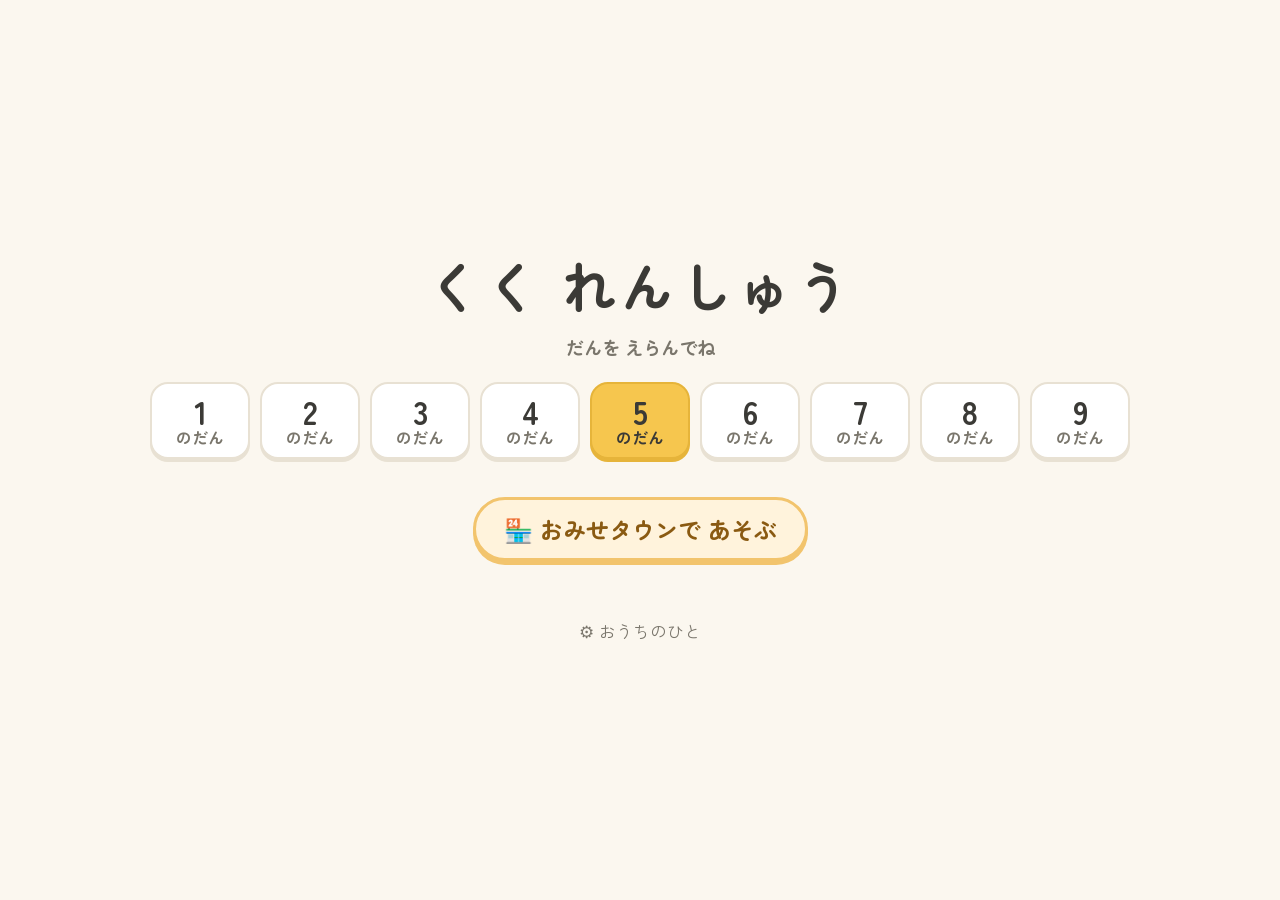
==== commit 32d46f1d: "🏪 九九のおみせタウン（Phase 1：1・2・3・5の段）を追加 - おみせタウン：9けん中 いちご(1)・にんじん(2)・サンドイッチ(3)・ごはん(5) が遊べる。他は「じゅんびちゅう」 - 旧" ====
--- a/index.html
+++ b/index.html
@@ -26,7 +26,7 @@
     <h1 class="top-title">くく れんしゅう</h1>
     <p class="top-hint">だんを えらんでね</p>
     <div class="dan-picker" id="dan-picker" aria-label="だんを えらぶ"></div>
-    <button class="shop-entry" id="btn-shop">🍚 おみせで あそぶ</button>
+    <button class="shop-entry" id="btn-shop">🏪 おみせタウンで あそぶ</button>
     <button class="link-btn" id="btn-parent">⚙ おうちのひと</button>
     <p class="env-notice" id="env-notice" hidden></p>
   </div>
@@ -148,9 +148,18 @@
   </footer>
 </section>
 
-<!-- 🍚 ちいさな ごちそうやさん（マイクは使わない） -->
+<!-- 🏪 九九のおみせタウン：お店えらび（マイクは使わない） -->
+<section class="screen" id="screen-town">
+  <header class="bar"><button class="back" id="town-back">← もどる</button><span class="bar-title">九九の おみせタウン</span><span></span></header>
+  <div class="town">
+    <p class="town-hint">どの おみせで あそぶ？</p>
+    <div class="town-grid" id="town-grid"></div>
+  </div>
+</section>
+
+<!-- 🏪 お店（マイクは使わない） -->
 <section class="screen" id="screen-shop">
-  <header class="bar"><button class="back" id="shop-back">← もどる</button><span class="bar-title">ちいさな ごちそうやさん</span><span></span></header>
+  <header class="bar"><button class="back" id="shop-back">← おみせタウン</button><span class="bar-title" id="shop-title"></span><span></span></header>
   <div class="shop">
     <div class="shop-side">
       <div class="shop-customer">
@@ -177,16 +186,25 @@
     </div>
     <div class="shop-counter">
       <div class="shop-plates" id="shop-plates"></div>
-      <div class="shop-foods" id="shop-foods" aria-label="りょうりを えらぶ"></div>
+      <div class="shop-foods" id="shop-foods" aria-label="しょうひんを えらぶ"></div>
     </div>
   </div>
   <div class="shop-unlock" id="shop-unlock" hidden>
     <div class="shop-unlock-card">
-      <p class="shop-unlock-title">✨ あたらしい りょうり ✨</p>
+      <p class="shop-unlock-title">✨ あたらしい しょうひん ✨</p>
       <div class="shop-unlock-food" id="shop-unlock-food"></div>
-      <p class="shop-unlock-name"><span id="shop-unlock-name"></span> が つくれるように なったよ！</p>
-      <p class="shop-unlock-note">したの りょうりから えらべるよ</p>
+      <p class="shop-unlock-name"><span id="shop-unlock-name"></span> が できるように なったよ！</p>
+      <p class="shop-unlock-note">したの しょうひんから えらべるよ</p>
       <button class="mid-btn green" id="shop-unlock-ok">やったね！</button>
+    </div>
+  </div>
+  <div class="shop-unlock shop-intro" id="shop-intro" hidden>
+    <div class="shop-unlock-card">
+      <p class="shop-unlock-title" id="shop-intro-title"></p>
+      <div class="shop-unlock-food" id="shop-intro-item"></div>
+      <p class="shop-intro-line" id="shop-intro-line"></p>
+      <p class="shop-unlock-note" id="shop-intro-sub"></p>
+      <button class="mid-btn green" id="shop-intro-ok">はじめる！</button>
     </div>
   </div>
 </section>
--- a/style.css
+++ b/style.css
@@ -438,11 +438,11 @@
 .shop-line { font-size: clamp(1.15rem, 3.4vw, 1.5rem); font-weight: 700; line-height: 1.35; }
 .shop-panel { background: #fff; border-radius: 20px; border: 2px solid #f0e2c6; padding: 12px; display: flex; flex-direction: column; align-items: center; gap: 10px; }
 .shop-prep { display: grid; grid-template-columns: minmax(0, 1fr) auto minmax(0, 1fr); align-items: center; gap: 8px; width: 100%; }
-.shop-btn { width: 100%; padding: 14px 6px; white-space: normal; font-size: clamp(1.1rem, 3.4vw, 1.45rem); }
+.shop-btn { width: 100%; padding: 14px 6px; white-space: normal; word-break: keep-all; font-size: clamp(1rem, min(3.4vw, 3vmin), 1.45rem); }
 .shop-btn.soft { background: #efe6d6; color: var(--ink); box-shadow: 0 5px 0 #ddd0b8; }
 .shop-btn:disabled, .shop-check:disabled { opacity: .45; }
 .shop-plate-count { font-size: 1rem; font-weight: 700; color: var(--ink-soft); text-align: center; white-space: nowrap; }
-.shop-check { background: #f0a33a; width: 100%; max-width: 420px; white-space: normal; }
+.shop-check { background: #f0a33a; width: 100%; max-width: 420px; white-space: normal; word-break: keep-all; font-size: clamp(1.05rem, min(4vw, 3.2vmin), 1.5rem); }
 .shop-check:disabled { background: #e6d6bd; color: #7d6a4d; box-shadow: none; }
 .shop-result { display: flex; flex-direction: column; align-items: center; gap: 4px; text-align: center; }
 .shop-total { font-size: clamp(1.6rem, 5vw, 2.3rem); font-weight: 700; color: #c26f0e; min-height: 1.2em; }
@@ -467,23 +467,25 @@
 }
 .plate { position: relative; width: 100%; aspect-ratio: 1; transition: transform .2s; }
 /* 皿は横3まい固定（3 → 6 → 9 と、まとまりで見やすく） */
+/* おぼん（トレー）：角の丸い四角・木の色・ふちが少し高い */
 .plate-dish {
-  position: absolute; inset: 0; border-radius: 50%; background: radial-gradient(circle, #e9f3fa 60%, #d7e6f0 62%, #fff 64%, #fff 78%);
-  border: 3px solid #e8dcc6; box-shadow: 0 4px 0 #e1d2b6;
+  position: absolute; inset: 0; border-radius: 16%;
+  background: linear-gradient(180deg, #f6dcae 0%, #efcb92 100%);
+  border: 5px solid #c88a49; box-shadow: inset 0 0 0 3px #e6b878, inset 0 6px 10px rgba(120, 72, 24, .18), 0 5px 0 #a8703a;
 }
 .plate.empty .plate-dish { background: transparent; border: 3px dashed #d9c6a2; box-shadow: none; opacity: .7; }
-.food { position: absolute; width: 32%; aspect-ratio: 1; transform: translate(-50%, -50%); }
+.food { position: absolute; width: 34%; aspect-ratio: 1; transform: translate(-50%, -50%); filter: drop-shadow(0 2px 0 rgba(120, 72, 24, .25)); }
 .food svg { width: 100%; height: 100%; display: block; }
 /* さいころの「5」の並び（4すみ＋まんなか） */
-.food.f0 { left: 30%; top: 30%; } .food.f1 { left: 70%; top: 30%; } .food.f2 { left: 50%; top: 50%; }
-.food.f3 { left: 30%; top: 70%; } .food.f4 { left: 70%; top: 70%; }
+.food.f0 { left: 24%; top: 24%; } .food.f1 { left: 76%; top: 24%; } .food.f2 { left: 50%; top: 50%; }
+.food.f3 { left: 24%; top: 76%; } .food.f4 { left: 76%; top: 76%; }
 .plate:not(.empty) { animation: shop-pop .25s ease-out; }
 @keyframes shop-pop { from { transform: scale(.7); opacity: .3; } to { transform: scale(1); opacity: 1; } }
-.plate.lit .plate-dish { border-color: #f0a33a; box-shadow: 0 0 0 5px rgba(246, 198, 78, .55), 0 4px 0 #e1d2b6; }
+.plate.lit .plate-dish { border-color: #f0a33a; box-shadow: inset 0 0 0 3px #e6b878, 0 0 0 5px rgba(246, 198, 78, .65), 0 5px 0 #a8703a; }
 .plate.lit { transform: none; }
 .plate-badge {
-  position: absolute; right: -4px; top: -4px; min-width: 2.2em; height: 2.2em; border-radius: 999px; background: var(--sun);
-  color: var(--ink); font-weight: 700; font-size: clamp(.95rem, 2.6vw, 1.3rem); display: none; align-items: center; justify-content: center;
+  position: absolute; right: -.55em; top: -.65em; min-width: 2.2em; height: 2.2em; z-index: 1; border-radius: 999px; background: var(--sun);
+  color: var(--ink); font-weight: 700; font-size: clamp(.9rem, 2.4vmin, 1.3rem); display: none; align-items: center; justify-content: center;
   padding: 0 .35em; box-shadow: 0 2px 0 #e0ac2f;
 }
 .plate.lit .plate-badge { display: flex; }
@@ -517,3 +519,51 @@
   .shop-animal.happy, .shop-animal .heart, .plate:not(.empty), .shop-unlock-food { animation: none; }
   .plate.lit { transform: none; }
 }
+
+/* ---------- 🏪 九九のおみせタウン ---------- */
+#screen-town { background: #fff8ec; }
+.town { flex: 1; display: flex; flex-direction: column; align-items: center; gap: 10px; padding: 4px 16px 16px; min-height: 0; }
+.town-hint { margin: 0; font-size: clamp(1.1rem, 3.2vw, 1.4rem); font-weight: 700; color: var(--ink-soft); }
+.town-grid {
+  width: min(980px, 100%); flex: 1; display: grid; grid-template-columns: repeat(3, minmax(0, 1fr)); grid-auto-rows: 1fr; gap: 12px; min-height: 0;
+}
+@media (orientation: landscape) and (min-width: 900px) { .town-grid { grid-template-columns: repeat(5, minmax(0, 1fr)); grid-auto-rows: auto; align-content: center; } }
+.town-shop {
+  position: relative; display: flex; flex-direction: column; align-items: center; justify-content: center; gap: 4px;
+  border-radius: 20px; padding: 10px 6px; min-height: 120px; text-align: center;
+}
+.town-shop.open { background: #fff; border: 3px solid #f2c46d; box-shadow: 0 5px 0 #f2c46d; color: var(--ink); }
+.town-shop.open:active { transform: translateY(3px); box-shadow: 0 2px 0 #f2c46d; }
+/* じゅんびちゅう：まだお店をつくっているところ（鍵やロックの見た目にはしない） */
+.town-shop.soon { background: repeating-linear-gradient(135deg, #f7f0e2 0 14px, #f2e8d4 14px 28px); border: 3px dashed #d9c6a2; color: var(--ink-soft); }
+.town-dan { position: absolute; left: 10px; top: 8px; font-size: .8rem; font-weight: 700; background: var(--sun); color: var(--ink); border-radius: 999px; padding: 1px 8px; }
+.town-shop.soon .town-dan { background: #efe6d6; color: var(--ink-soft); }
+.town-ico { width: clamp(52px, 9vmin, 76px); height: clamp(52px, 9vmin, 76px); }
+.town-ico svg { width: 100%; height: 100%; }
+.town-ico.emoji { font-size: clamp(2.4rem, 7vmin, 3.4rem); line-height: 1; display: flex; align-items: center; justify-content: center; opacity: .75; }
+.town-name { font-size: clamp(.95rem, 2.6vw, 1.15rem); font-weight: 700; }
+.town-soon { font-size: .8rem; font-weight: 700; }
+.town-got { display: flex; gap: 2px; min-height: 22px; }
+.town-mini { width: 22px; height: 22px; }
+.town-mini svg { width: 100%; height: 100%; }
+
+/* お店ごとの入れ物（1セット） */
+.plate-dish.dish-1 {
+  border-radius: 50%; background: radial-gradient(circle, #fff 62%, #fde4ea 64%, #fff 70%);
+  border: 5px solid #f3b6c2; box-shadow: 0 5px 0 #e79aab;
+}
+.plate-dish.dish-2 {
+  border-radius: 22%; background: repeating-linear-gradient(90deg, #f2dfb8 0 10px, #ead39f 10px 12px);
+  border: 5px solid #b98a52; box-shadow: inset 0 0 0 3px #d9b77d, 0 5px 0 #946a3a;
+}
+.plate-dish.dish-3 {
+  border-radius: 18%; background-color: #eaf4fc;
+  background-image: repeating-linear-gradient(0deg, rgba(127,184,230,.22) 0 12px, transparent 12px 24px), repeating-linear-gradient(90deg, rgba(127,184,230,.22) 0 12px, transparent 12px 24px);
+  border: 5px solid #7fb8e6; box-shadow: 0 5px 0 #5f9bcc;
+}
+.plate.lit .plate-dish.dish-1, .plate.lit .plate-dish.dish-2, .plate.lit .plate-dish.dish-3 { border-color: #f0a33a; box-shadow: 0 0 0 5px rgba(246, 198, 78, .65); }
+.plate.empty .plate-dish.dish-1, .plate.empty .plate-dish.dish-2, .plate.empty .plate-dish.dish-3 { background: transparent; border: 3px dashed #d9c6a2; box-shadow: none; }
+.shop-intro-line { font-size: clamp(1.5rem, 4.6vw, 2rem); font-weight: 700; line-height: 1.3; margin: 6px 0 8px; color: #c26f0e; }
+/* 3こ・5こ ならべるお店：右上の しょうひんに 数字が かからないよう、少しだけ外へ */
+.plate:has(.dish-3) .plate-badge, .plate:has(.dish-5) .plate-badge { right: -.8em; top: -.9em; }
+.shop-intro-line .nowrap { white-space: nowrap; display: inline-block; }
